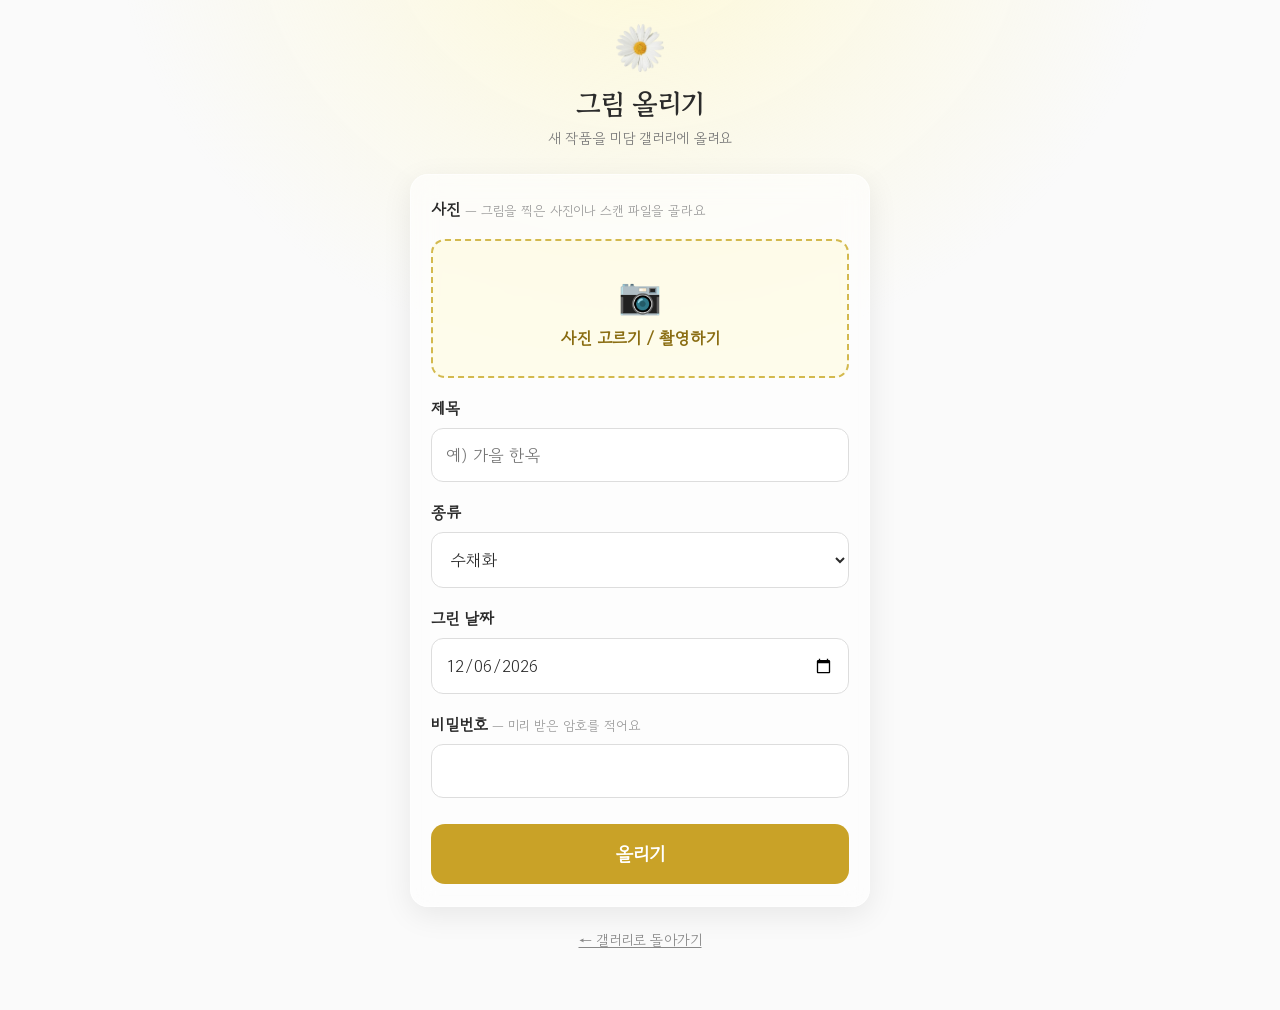
==== upload.html @ f2806fe2 "feat: 장르 필터·검색·오버레이 개선·디자인 리뉴얼 + 그림 올리기 폼 - 사이드바에 장르 필터(데이터 자동 생성)와 제목 검색 추가 - 오버레이 좌우 이동(←/→·버튼)·ES" ====
<!DOCTYPE html>
<html lang="ko">
<head>
  <meta charset="UTF-8" />
  <meta name="viewport" content="width=device-width,initial-scale=1" />
  <title>그림 올리기 · 미담</title>
  <meta name="robots" content="noindex" />

  <link rel="icon" type="image/png" href="Icon/daisy-full.png" />
  <link rel="preconnect" href="https://fonts.googleapis.com" />
  <link rel="preconnect" href="https://fonts.gstatic.com" crossorigin />
  <link href="https://fonts.googleapis.com/css2?family=Gowun+Batang:wght@400;700&family=Gowun+Dodum&display=swap" rel="stylesheet" />

  <style>
    * { box-sizing: border-box; margin: 0; padding: 0; }
    body {
      font-family: 'Gowun Dodum', sans-serif;
      color: #2b2b2b;
      background: #fafafa;
      min-height: 100vh;
      padding: 24px 16px 60px;
    }
    body::before {
      content: ""; position: fixed; inset: 0; z-index: -1; pointer-events: none;
      background: radial-gradient(700px 600px at 50% -10%,
        rgba(255,248,200,0.7) 0%, rgba(255,248,200,0.25) 45%, transparent 75%);
    }
    .wrap { max-width: 460px; margin: 0 auto; }

    header { text-align: center; margin-bottom: 26px; }
    header img { width: 48px; height: 48px; }
    header h1 { font-family: 'Gowun Batang', serif; font-size: 1.7rem; margin-top: 6px; }
    header p { color: #777; font-size: 0.9rem; margin-top: 4px; }

    .card {
      background: rgba(255,255,255,0.55);
      border: 1px solid rgba(255,255,255,0.6);
      border-radius: 18px;
      box-shadow: 0 8px 30px rgba(0,0,0,0.08);
      backdrop-filter: blur(12px);
      padding: 22px 20px;
    }

    label { display: block; font-size: 1rem; font-weight: 700; margin: 18px 0 8px; }
    label:first-of-type { margin-top: 0; }
    .hint { font-weight: 400; color: #999; font-size: 0.82rem; }

    input[type=text], input[type=date], input[type=password], select {
      width: 100%; padding: 14px; font-family: inherit; font-size: 1.05rem;
      color: #2b2b2b; background: #fff;
      border: 1.5px solid #ddd; border-radius: 12px; outline: none;
      transition: border-color .2s, box-shadow .2s;
    }
    input:focus, select:focus {
      border-color: #c9a227; box-shadow: 0 0 0 3px rgba(201,162,39,.15);
    }

    /* 사진 고르기 (큰 버튼) */
    .file-zone {
      display: flex; flex-direction: column; align-items: center; justify-content: center;
      gap: 8px; padding: 26px; text-align: center;
      border: 2px dashed #d3b94e; border-radius: 14px;
      background: rgba(255,248,200,.35); color: #8a6d12; cursor: pointer;
    }
    .file-zone .ico { font-size: 2.2rem; }
    .file-zone span { font-size: 1.05rem; font-weight: 700; }
    #file-input { display: none; }
    #preview { display: none; width: 100%; margin-top: 14px; border-radius: 12px; }

    .submit {
      width: 100%; margin-top: 26px; padding: 16px;
      font-family: inherit; font-size: 1.2rem; font-weight: 700; color: #fff;
      background: #c9a227; border: none; border-radius: 14px; cursor: pointer;
      transition: background .2s, transform .1s;
    }
    .submit:hover { background: #b08d1c; }
    .submit:active { transform: scale(.99); }
    .submit:disabled { background: #ccc; cursor: not-allowed; }

    #msg { margin-top: 18px; padding: 14px; border-radius: 12px; font-size: 1rem; text-align: center; display: none; }
    #msg.ok   { display: block; background: #e8f5e9; color: #2e7d32; }
    #msg.err  { display: block; background: #fdecea; color: #c62828; }
    #msg.work { display: block; background: #fff8e1; color: #8a6d12; }

    .back { display: block; text-align: center; margin-top: 22px; color: #888; font-size: 0.9rem; }
  </style>
</head>
<body>
  <div class="wrap">
    <header>
      <img src="Icon/daisy-full.png" alt="" />
      <h1>그림 올리기</h1>
      <p>새 작품을 미담 갤러리에 올려요</p>
    </header>

    <form class="card" id="form">
      <label>사진
        <span class="hint">— 그림을 찍은 사진이나 스캔 파일을 골라요</span>
      </label>
      <label class="file-zone" for="file-input">
        <span class="ico">📷</span>
        <span id="file-label">사진 고르기 / 촬영하기</span>
      </label>
      <input id="file-input" type="file" accept="image/*" />
      <img id="preview" alt="미리보기" />

      <label for="title">제목</label>
      <input id="title" type="text" placeholder="예) 가을 한옥" autocomplete="off" />

      <label for="genre">종류</label>
      <select id="genre">
        <option value="수채">수채화</option>
        <option value="펜화">펜화</option>
        <option value="채색">채색</option>
        <option value="소묘">소묘</option>
        <option value="습작">습작</option>
        <option value="설명">설명</option>
        <option value="전시작품">전시작품</option>
        <option value="기타">기타</option>
      </select>

      <label for="date">그린 날짜</label>
      <input id="date" type="date" />

      <label for="password">비밀번호
        <span class="hint">— 미리 받은 암호를 적어요</span>
      </label>
      <input id="password" type="password" autocomplete="current-password" />

      <button class="submit" id="submit" type="submit">올리기</button>
      <div id="msg"></div>
    </form>

    <a class="back" href="index.html">← 갤러리로 돌아가기</a>
  </div>

  <script>
    /* ───── 설정: Cloudflare Worker 주소를 여기에 붙여넣으세요 ───── */
    const WORKER_URL = 'https://midam-upload.YOUR-SUBDOMAIN.workers.dev';
    /* ──────────────────────────────────────────────────────── */

    const $ = id => document.getElementById(id);
    const fileInput = $('file-input');
    const preview   = $('preview');
    const fileLabel = $('file-label');
    const msg       = $('msg');
    const submitBtn = $('submit');

    /* 오늘 날짜 기본값 */
    $('date').value = new Date().toISOString().slice(0, 10);

    /* 사진 고르면 미리보기 */
    fileInput.addEventListener('change', () => {
      const f = fileInput.files[0];
      if (!f) return;
      fileLabel.textContent = f.name;
      const reader = new FileReader();
      reader.onload = e => { preview.src = e.target.result; preview.style.display = 'block'; };
      reader.readAsDataURL(f);
    });

    function show(type, text) { msg.className = type; msg.textContent = text; }

    $('form').addEventListener('submit', async (e) => {
      e.preventDefault();
      const file  = fileInput.files[0];
      const title = $('title').value.trim();
      const genre = $('genre').value;
      const date  = $('date').value;
      const pw    = $('password').value;

      if (!file)  return show('err', '사진을 골라 주세요.');
      if (!title) return show('err', '제목을 적어 주세요.');
      if (!date)  return show('err', '날짜를 골라 주세요.');
      if (!pw)    return show('err', '비밀번호를 적어 주세요.');
      if (title.includes('_')) return show('err', '제목에 _(밑줄)은 쓸 수 없어요.');

      submitBtn.disabled = true;
      show('work', '올리는 중이에요… 잠시만 기다려 주세요.');

      try {
        const fd = new FormData();
        fd.append('image', file);
        fd.append('title', title);
        fd.append('genre', genre);
        fd.append('date', date);
        fd.append('password', pw);

        const res = await fetch(WORKER_URL, { method: 'POST', body: fd });
        const data = await res.json().catch(() => ({}));

        if (res.ok) {
          show('ok', '올라갔어요! 🌼 1~2분 뒤 갤러리에 나타나요.');
          $('form').reset();
          preview.style.display = 'none';
          fileLabel.textContent = '사진 고르기 / 촬영하기';
          $('date').value = new Date().toISOString().slice(0, 10);
        } else if (res.status === 401) {
          show('err', '비밀번호가 맞지 않아요.');
        } else {
          show('err', '올리지 못했어요: ' + (data.error || res.status));
        }
      } catch (err) {
        show('err', '인터넷 연결을 확인해 주세요.');
      } finally {
        submitBtn.disabled = false;
      }
    });
  </script>
</body>
</html>
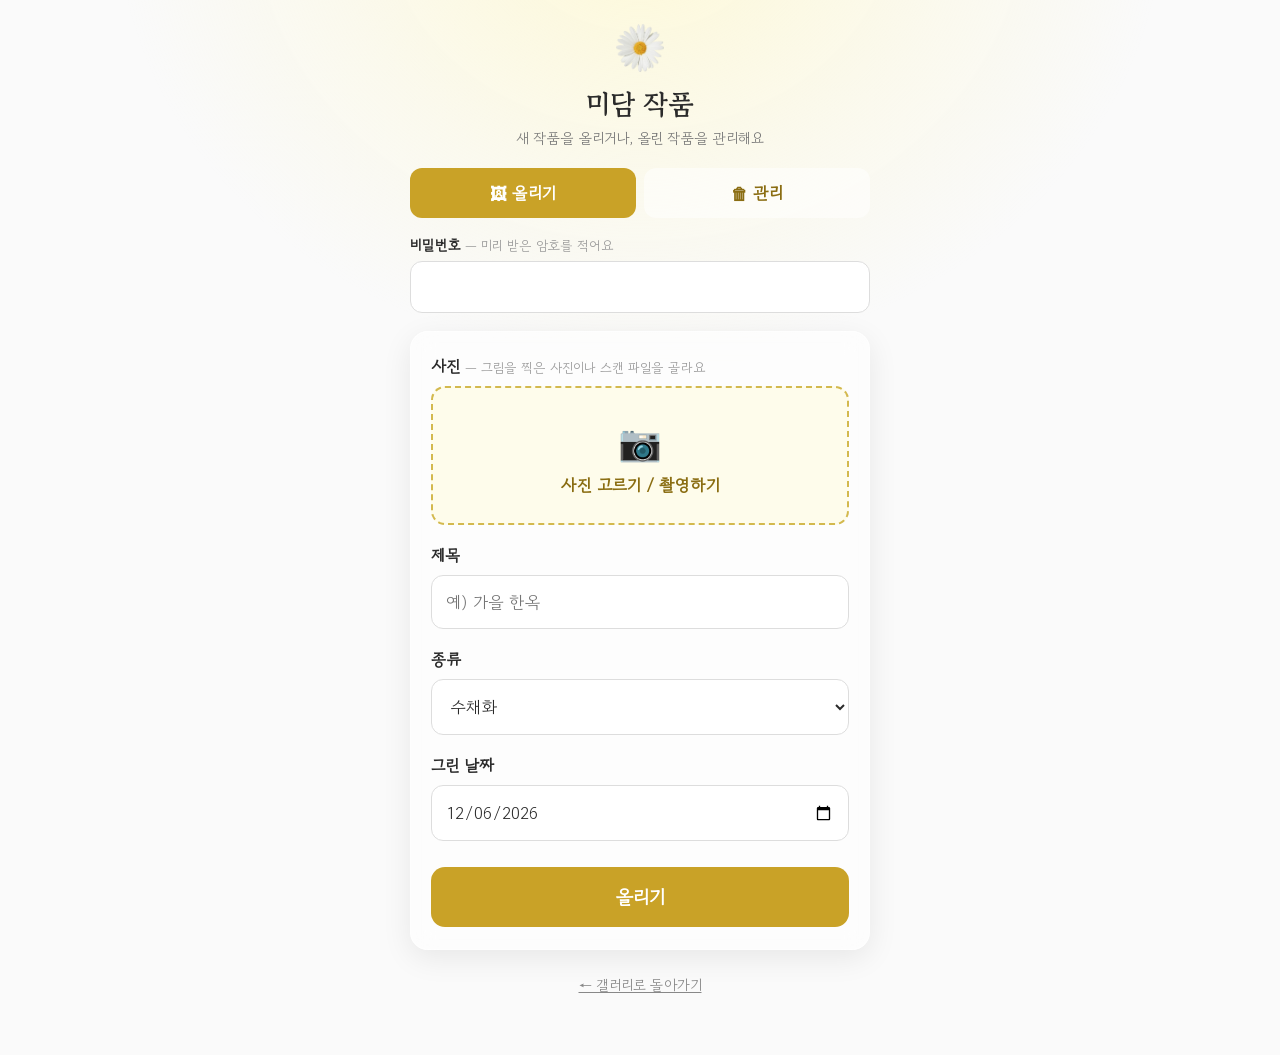
==== commit 61036705: "feat: 올리기/관리 통합 페이지 + manage.html 제거 - upload.html에 올리기/관리 탭 통합, 비밀번호 공용 입력 1곳 - 종류 드롭다운에서 더 이상 안 쓰는" ====
--- a/upload.html
+++ b/upload.html
@@ -3,7 +3,7 @@
 <head>
   <meta charset="UTF-8" />
   <meta name="viewport" content="width=device-width,initial-scale=1" />
-  <title>그림 올리기 · 미담</title>
+  <title>작품 올리기 · 관리 · 미담</title>
   <meta name="robots" content="noindex" />
 
   <link rel="icon" type="image/png" href="Icon/daisy-full.png" />
@@ -14,48 +14,58 @@
   <style>
     * { box-sizing: border-box; margin: 0; padding: 0; }
     body {
-      font-family: 'Gowun Dodum', sans-serif;
-      color: #2b2b2b;
-      background: #fafafa;
-      min-height: 100vh;
-      padding: 24px 16px 60px;
+      font-family: 'Gowun Dodum', sans-serif; color: #2b2b2b; background: #fafafa;
+      min-height: 100vh; padding: 24px 16px 60px;
     }
     body::before {
       content: ""; position: fixed; inset: 0; z-index: -1; pointer-events: none;
       background: radial-gradient(700px 600px at 50% -10%,
         rgba(255,248,200,0.7) 0%, rgba(255,248,200,0.25) 45%, transparent 75%);
     }
-    .wrap { max-width: 460px; margin: 0 auto; }
-
-    header { text-align: center; margin-bottom: 26px; }
+    .wrap { max-width: 720px; margin: 0 auto; }
+
+    header { text-align: center; margin-bottom: 20px; }
     header img { width: 48px; height: 48px; }
     header h1 { font-family: 'Gowun Batang', serif; font-size: 1.7rem; margin-top: 6px; }
     header p { color: #777; font-size: 0.9rem; margin-top: 4px; }
 
+    /* 탭 */
+    .tabs { display: flex; gap: 8px; max-width: 460px; margin: 0 auto 16px; }
+    .tabs button {
+      flex: 1; padding: 12px; font-family: inherit; font-size: 1.05rem; font-weight: 700;
+      color: #8a6d12; background: rgba(255,255,255,0.5); border: 1.5px solid transparent;
+      border-radius: 12px; cursor: pointer; transition: background .15s, border-color .15s;
+    }
+    .tabs button.active { background: #c9a227; color: #fff; }
+
+    /* 공유 비밀번호 */
+    .pw-bar { max-width: 460px; margin: 0 auto 18px; }
+    .pw-bar label { display: block; font-size: 0.9rem; font-weight: 700; margin-bottom: 6px; }
+    .pw-bar .hint { font-weight: 400; color: #999; font-size: 0.82rem; }
+    #password {
+      width: 100%; padding: 13px; font-family: inherit; font-size: 1.05rem;
+      background: #fff; border: 1.5px solid #ddd; border-radius: 12px; outline: none;
+      transition: border-color .2s, box-shadow .2s;
+    }
+    #password:focus { border-color: #c9a227; box-shadow: 0 0 0 3px rgba(201,162,39,.15); }
+
     .card {
-      background: rgba(255,255,255,0.55);
-      border: 1px solid rgba(255,255,255,0.6);
-      border-radius: 18px;
-      box-shadow: 0 8px 30px rgba(0,0,0,0.08);
-      backdrop-filter: blur(12px);
-      padding: 22px 20px;
-    }
-
-    label { display: block; font-size: 1rem; font-weight: 700; margin: 18px 0 8px; }
-    label:first-of-type { margin-top: 0; }
+      max-width: 460px; margin: 0 auto;
+      background: rgba(255,255,255,0.55); border: 1px solid rgba(255,255,255,0.6);
+      border-radius: 18px; box-shadow: 0 8px 30px rgba(0,0,0,0.08);
+      backdrop-filter: blur(12px); padding: 22px 20px;
+    }
+    label.fld { display: block; font-size: 1rem; font-weight: 700; margin: 18px 0 8px; }
+    label.fld:first-of-type { margin-top: 0; }
     .hint { font-weight: 400; color: #999; font-size: 0.82rem; }
 
-    input[type=text], input[type=date], input[type=password], select {
+    input[type=text], input[type=date], select {
       width: 100%; padding: 14px; font-family: inherit; font-size: 1.05rem;
-      color: #2b2b2b; background: #fff;
-      border: 1.5px solid #ddd; border-radius: 12px; outline: none;
+      color: #2b2b2b; background: #fff; border: 1.5px solid #ddd; border-radius: 12px; outline: none;
       transition: border-color .2s, box-shadow .2s;
     }
-    input:focus, select:focus {
-      border-color: #c9a227; box-shadow: 0 0 0 3px rgba(201,162,39,.15);
-    }
-
-    /* 사진 고르기 (큰 버튼) */
+    input:focus, select:focus { border-color: #c9a227; box-shadow: 0 0 0 3px rgba(201,162,39,.15); }
+
     .file-zone {
       display: flex; flex-direction: column; align-items: center; justify-content: center;
       gap: 8px; padding: 26px; text-align: center;
@@ -78,134 +88,257 @@
     .submit:disabled { background: #ccc; cursor: not-allowed; }
 
     #msg { margin-top: 18px; padding: 14px; border-radius: 12px; font-size: 1rem; text-align: center; display: none; }
-    #msg.ok   { display: block; background: #e8f5e9; color: #2e7d32; }
-    #msg.err  { display: block; background: #fdecea; color: #c62828; }
+    #msg.ok { display: block; background: #e8f5e9; color: #2e7d32; }
+    #msg.err { display: block; background: #fdecea; color: #c62828; }
     #msg.work { display: block; background: #fff8e1; color: #8a6d12; }
 
-    .back { display: block; text-align: center; margin-top: 22px; color: #888; font-size: 0.9rem; }
+    /* 관리 그리드 */
+    .manage-head { max-width: 460px; margin: 0 auto 12px; display: flex; gap: 10px; }
+    .manage-head input { flex: 1; padding: 12px; font-family: inherit; font-size: 1rem;
+      border: 1.5px solid #ddd; border-radius: 10px; outline: none; background: #fff; }
+    .manage-head .count { align-self: center; font-size: 0.85rem; color: #888; white-space: nowrap; }
+    #grid { display: grid; grid-template-columns: repeat(auto-fill, minmax(150px, 1fr)); gap: 12px; }
+    .item { background: rgba(255,255,255,0.6); border: 1px solid rgba(0,0,0,0.06);
+      border-radius: 12px; overflow: hidden; display: flex; flex-direction: column; }
+    .item img { width: 100%; aspect-ratio: 4/3; object-fit: cover; background: #eee; display: block; }
+    .item .meta { padding: 8px 10px; flex: 1; }
+    .item .t { font-weight: 700; font-size: 0.92rem; line-height: 1.3; }
+    .item .s { font-size: 0.78rem; color: #888; margin-top: 3px; }
+    .item .s .g { color: #b08d1c; }
+    .item button { margin: 0 10px 10px; padding: 9px; font-family: inherit; font-size: 0.9rem; font-weight: 700;
+      color: #c62828; background: #fdecea; border: none; border-radius: 9px; cursor: pointer; transition: background .15s; }
+    .item button:hover { background: #f9d6d2; }
+    .item button:disabled { opacity: .5; cursor: not-allowed; }
+    .item.gone { opacity: .35; pointer-events: none; }
+    #manage-msg { text-align: center; margin: 14px 0; font-size: 0.95rem; color: #888; }
+
+    .back { display: block; text-align: center; margin-top: 24px; color: #888; font-size: 0.9rem; }
+    .hidden { display: none !important; }
   </style>
 </head>
 <body>
   <div class="wrap">
     <header>
       <img src="Icon/daisy-full.png" alt="" />
-      <h1>그림 올리기</h1>
-      <p>새 작품을 미담 갤러리에 올려요</p>
+      <h1>미담 작품</h1>
+      <p>새 작품을 올리거나, 올린 작품을 관리해요</p>
     </header>
 
-    <form class="card" id="form">
-      <label>사진
-        <span class="hint">— 그림을 찍은 사진이나 스캔 파일을 골라요</span>
-      </label>
-      <label class="file-zone" for="file-input">
-        <span class="ico">📷</span>
-        <span id="file-label">사진 고르기 / 촬영하기</span>
-      </label>
-      <input id="file-input" type="file" accept="image/*" />
-      <img id="preview" alt="미리보기" />
-
-      <label for="title">제목</label>
-      <input id="title" type="text" placeholder="예) 가을 한옥" autocomplete="off" />
-
-      <label for="genre">종류</label>
-      <select id="genre">
-        <option value="수채">수채화</option>
-        <option value="펜화">펜화</option>
-        <option value="채색">채색</option>
-        <option value="소묘">소묘</option>
-        <option value="습작">습작</option>
-        <option value="설명">설명</option>
-        <option value="전시작품">전시작품</option>
-        <option value="기타">기타</option>
-      </select>
-
-      <label for="date">그린 날짜</label>
-      <input id="date" type="date" />
-
-      <label for="password">비밀번호
-        <span class="hint">— 미리 받은 암호를 적어요</span>
-      </label>
+    <div class="tabs">
+      <button id="tab-upload" class="active">🖼 올리기</button>
+      <button id="tab-manage">🗑 관리</button>
+    </div>
+
+    <div class="pw-bar">
+      <label for="password">비밀번호 <span class="hint">— 미리 받은 암호를 적어요</span></label>
       <input id="password" type="password" autocomplete="current-password" />
-
-      <button class="submit" id="submit" type="submit">올리기</button>
-      <div id="msg"></div>
-    </form>
+    </div>
+
+    <!-- ───── 올리기 ───── -->
+    <section id="panel-upload">
+      <form class="card" id="form">
+        <label class="fld">사진 <span class="hint">— 그림을 찍은 사진이나 스캔 파일을 골라요</span></label>
+        <label class="file-zone" for="file-input">
+          <span class="ico">📷</span>
+          <span id="file-label">사진 고르기 / 촬영하기</span>
+        </label>
+        <input id="file-input" type="file" accept="image/*" />
+        <img id="preview" alt="미리보기" />
+
+        <label class="fld" for="title">제목</label>
+        <input id="title" type="text" placeholder="예) 가을 한옥" autocomplete="off" />
+
+        <label class="fld" for="genre">종류</label>
+        <select id="genre">
+          <option value="수채">수채화</option>
+          <option value="펜화">펜화</option>
+          <option value="소묘">소묘</option>
+          <option value="습작">습작</option>
+          <option value="전시작품">전시작품</option>
+          <option value="기타">기타</option>
+        </select>
+
+        <label class="fld" for="date">그린 날짜</label>
+        <input id="date" type="date" />
+
+        <button class="submit" id="submit" type="submit">올리기</button>
+        <div id="msg"></div>
+      </form>
+    </section>
+
+    <!-- ───── 관리 ───── -->
+    <section id="panel-manage" class="hidden">
+      <div class="manage-head">
+        <input id="search" type="search" placeholder="제목 검색…" autocomplete="off" />
+        <span class="count" id="count"></span>
+      </div>
+      <div id="manage-msg">목록을 불러오려면 위 탭을 누르세요</div>
+      <div id="grid"></div>
+    </section>
 
     <a class="back" href="index.html">← 갤러리로 돌아가기</a>
   </div>
 
   <script>
-    /* ───── 설정: Cloudflare Worker 주소를 여기에 붙여넣으세요 ───── */
-    const WORKER_URL = 'https://midam-upload.YOUR-SUBDOMAIN.workers.dev';
-    /* ──────────────────────────────────────────────────────── */
+    /* ───── Cloudflare Worker 주소 ───── */
+    const WORKER_URL = 'https://midam-upload.midam-upload.workers.dev';
+    /* ────────────────────────────────── */
 
     const $ = id => document.getElementById(id);
-    const fileInput = $('file-input');
-    const preview   = $('preview');
-    const fileLabel = $('file-label');
-    const msg       = $('msg');
-    const submitBtn = $('submit');
-
-    /* 오늘 날짜 기본값 */
+    const SUPPORTS_WEBP = (() => {
+      const c = document.createElement('canvas');
+      return !!(c.getContext && c.toDataURL('image/webp').indexOf('data:image/webp') === 0);
+    })();
+
+    /* ── 탭 전환 ── */
+    let manageLoaded = false;
+    $('tab-upload').onclick = () => switchTab('upload');
+    $('tab-manage').onclick = () => switchTab('manage');
+    function switchTab(which) {
+      const up = which === 'upload';
+      $('tab-upload').classList.toggle('active', up);
+      $('tab-manage').classList.toggle('active', !up);
+      $('panel-upload').classList.toggle('hidden', !up);
+      $('panel-manage').classList.toggle('hidden', up);
+      if (!up && !manageLoaded) { manageLoaded = true; loadManage(); }
+    }
+
+    /* ── 올리기 ── */
+    const fileInput = $('file-input'), preview = $('preview'), fileLabel = $('file-label');
+    const msg = $('msg'), submitBtn = $('submit');
     $('date').value = new Date().toISOString().slice(0, 10);
 
-    /* 사진 고르면 미리보기 */
     fileInput.addEventListener('change', () => {
-      const f = fileInput.files[0];
-      if (!f) return;
+      const f = fileInput.files[0]; if (!f) return;
       fileLabel.textContent = f.name;
-      const reader = new FileReader();
-      reader.onload = e => { preview.src = e.target.result; preview.style.display = 'block'; };
-      reader.readAsDataURL(f);
+      const r = new FileReader();
+      r.onload = e => { preview.src = e.target.result; preview.style.display = 'block'; };
+      r.readAsDataURL(f);
     });
 
     function show(type, text) { msg.className = type; msg.textContent = text; }
 
     $('form').addEventListener('submit', async (e) => {
       e.preventDefault();
-      const file  = fileInput.files[0];
+      const file = fileInput.files[0];
       const title = $('title').value.trim();
       const genre = $('genre').value;
-      const date  = $('date').value;
-      const pw    = $('password').value;
-
-      if (!file)  return show('err', '사진을 골라 주세요.');
+      const date = $('date').value;
+      const pw = $('password').value;
+
+      if (!file) return show('err', '사진을 골라 주세요.');
       if (!title) return show('err', '제목을 적어 주세요.');
-      if (!date)  return show('err', '날짜를 골라 주세요.');
-      if (!pw)    return show('err', '비밀번호를 적어 주세요.');
+      if (!date) return show('err', '날짜를 골라 주세요.');
+      if (!pw) return show('err', '비밀번호를 적어 주세요.');
       if (title.includes('_')) return show('err', '제목에 _(밑줄)은 쓸 수 없어요.');
 
       submitBtn.disabled = true;
       show('work', '올리는 중이에요… 잠시만 기다려 주세요.');
-
       try {
         const fd = new FormData();
-        fd.append('image', file);
-        fd.append('title', title);
-        fd.append('genre', genre);
-        fd.append('date', date);
-        fd.append('password', pw);
-
+        fd.append('image', file); fd.append('title', title);
+        fd.append('genre', genre); fd.append('date', date); fd.append('password', pw);
         const res = await fetch(WORKER_URL, { method: 'POST', body: fd });
         const data = await res.json().catch(() => ({}));
-
         if (res.ok) {
           show('ok', '올라갔어요! 🌼 1~2분 뒤 갤러리에 나타나요.');
           $('form').reset();
           preview.style.display = 'none';
           fileLabel.textContent = '사진 고르기 / 촬영하기';
           $('date').value = new Date().toISOString().slice(0, 10);
+          manageLoaded = false;            // 관리 목록 새로고침 유도
         } else if (res.status === 401) {
           show('err', '비밀번호가 맞지 않아요.');
         } else {
           show('err', '올리지 못했어요: ' + (data.error || res.status));
         }
-      } catch (err) {
+      } catch {
         show('err', '인터넷 연결을 확인해 주세요.');
       } finally {
         submitBtn.disabled = false;
       }
     });
+
+    /* ── 관리(삭제) ── */
+    const grid = $('grid'), mmsg = $('manage-msg'), countEl = $('count');
+    let ITEMS = [];
+
+    function parse(name) {
+      const nfc = name.normalize('NFC');
+      const [b] = nfc.split(/\.(?=[^.]+$)/);
+      const base = nfc.replace(/\.(png|jpe?g)$/i, '');
+      const parts = b.split('_');
+      let [title = '', genre = '', date = ''] = parts;
+      if (parts.length === 2) [title, date] = parts;
+      return {
+        filename: nfc, title: title.replace(/-/g, ' ').trim() || 'Untitled',
+        genre: genre.trim(), date,
+        src: `images/${nfc}`,
+        thumb: SUPPORTS_WEBP ? `images/webp/${base}.webp` : `images/${nfc}`,
+      };
+    }
+
+    async function loadManage() {
+      mmsg.style.display = 'block'; mmsg.textContent = '불러오는 중…';
+      try {
+        const res = await fetch(`images/images.json?v=${Date.now()}`, { cache: 'no-cache' });
+        const files = await res.json();
+        ITEMS = files.map(parse).sort((a, b) => b.date.localeCompare(a.date));
+        renderManage();
+      } catch { mmsg.textContent = '목록을 불러오지 못했어요.'; }
+    }
+
+    function renderManage() {
+      const q = $('search').value.normalize('NFC').trim().toLowerCase();
+      const list = ITEMS.filter(m => !q || m.title.toLowerCase().includes(q));
+      countEl.textContent = `${list.length}개`;
+      mmsg.style.display = list.length ? 'none' : 'block';
+      if (!list.length) mmsg.textContent = '작품이 없어요.';
+      grid.innerHTML = '';
+      list.forEach(m => {
+        const div = document.createElement('div'); div.className = 'item';
+        const img = document.createElement('img');
+        img.loading = 'lazy'; img.alt = m.title; img.src = m.thumb;
+        img.onerror = function () { if (!this.src.endsWith(m.src)) this.src = m.src; };
+        const meta = document.createElement('div'); meta.className = 'meta';
+        meta.innerHTML = `<div class="t"></div><div class="s"><span class="g"></span> · <span class="d"></span></div>`;
+        meta.querySelector('.t').textContent = m.title;
+        meta.querySelector('.g').textContent = m.genre;
+        meta.querySelector('.d').textContent = m.date;
+        const btn = document.createElement('button');
+        btn.textContent = '🗑 삭제';
+        btn.onclick = () => del(m, div, btn);
+        div.append(img, meta, btn);
+        grid.appendChild(div);
+      });
+    }
+
+    async function del(m, div, btn) {
+      const pw = $('password').value;
+      if (!pw) { alert('먼저 위쪽에 비밀번호를 입력하세요.'); $('password').focus(); return; }
+      if (!confirm(`"${m.title}" (${m.genre} · ${m.date}) 작품을 정말 삭제할까요?\n되돌릴 수 없어요.`)) return;
+      btn.disabled = true; btn.textContent = '삭제 중…';
+      try {
+        const fd = new FormData();
+        fd.append('action', 'delete'); fd.append('filename', m.filename); fd.append('password', pw);
+        const res = await fetch(WORKER_URL, { method: 'POST', body: fd });
+        if (res.ok) {
+          div.classList.add('gone'); btn.textContent = '삭제됨 ✓';
+          ITEMS = ITEMS.filter(x => x.filename !== m.filename);
+        } else if (res.status === 401) {
+          alert('비밀번호가 맞지 않아요.'); btn.disabled = false; btn.textContent = '🗑 삭제';
+        } else {
+          const d = await res.json().catch(() => ({}));
+          alert('삭제하지 못했어요: ' + (d.error || res.status));
+          btn.disabled = false; btn.textContent = '🗑 삭제';
+        }
+      } catch {
+        alert('인터넷 연결을 확인해 주세요.');
+        btn.disabled = false; btn.textContent = '🗑 삭제';
+      }
+    }
+
+    $('search').addEventListener('input', renderManage);
   </script>
 </body>
 </html>
